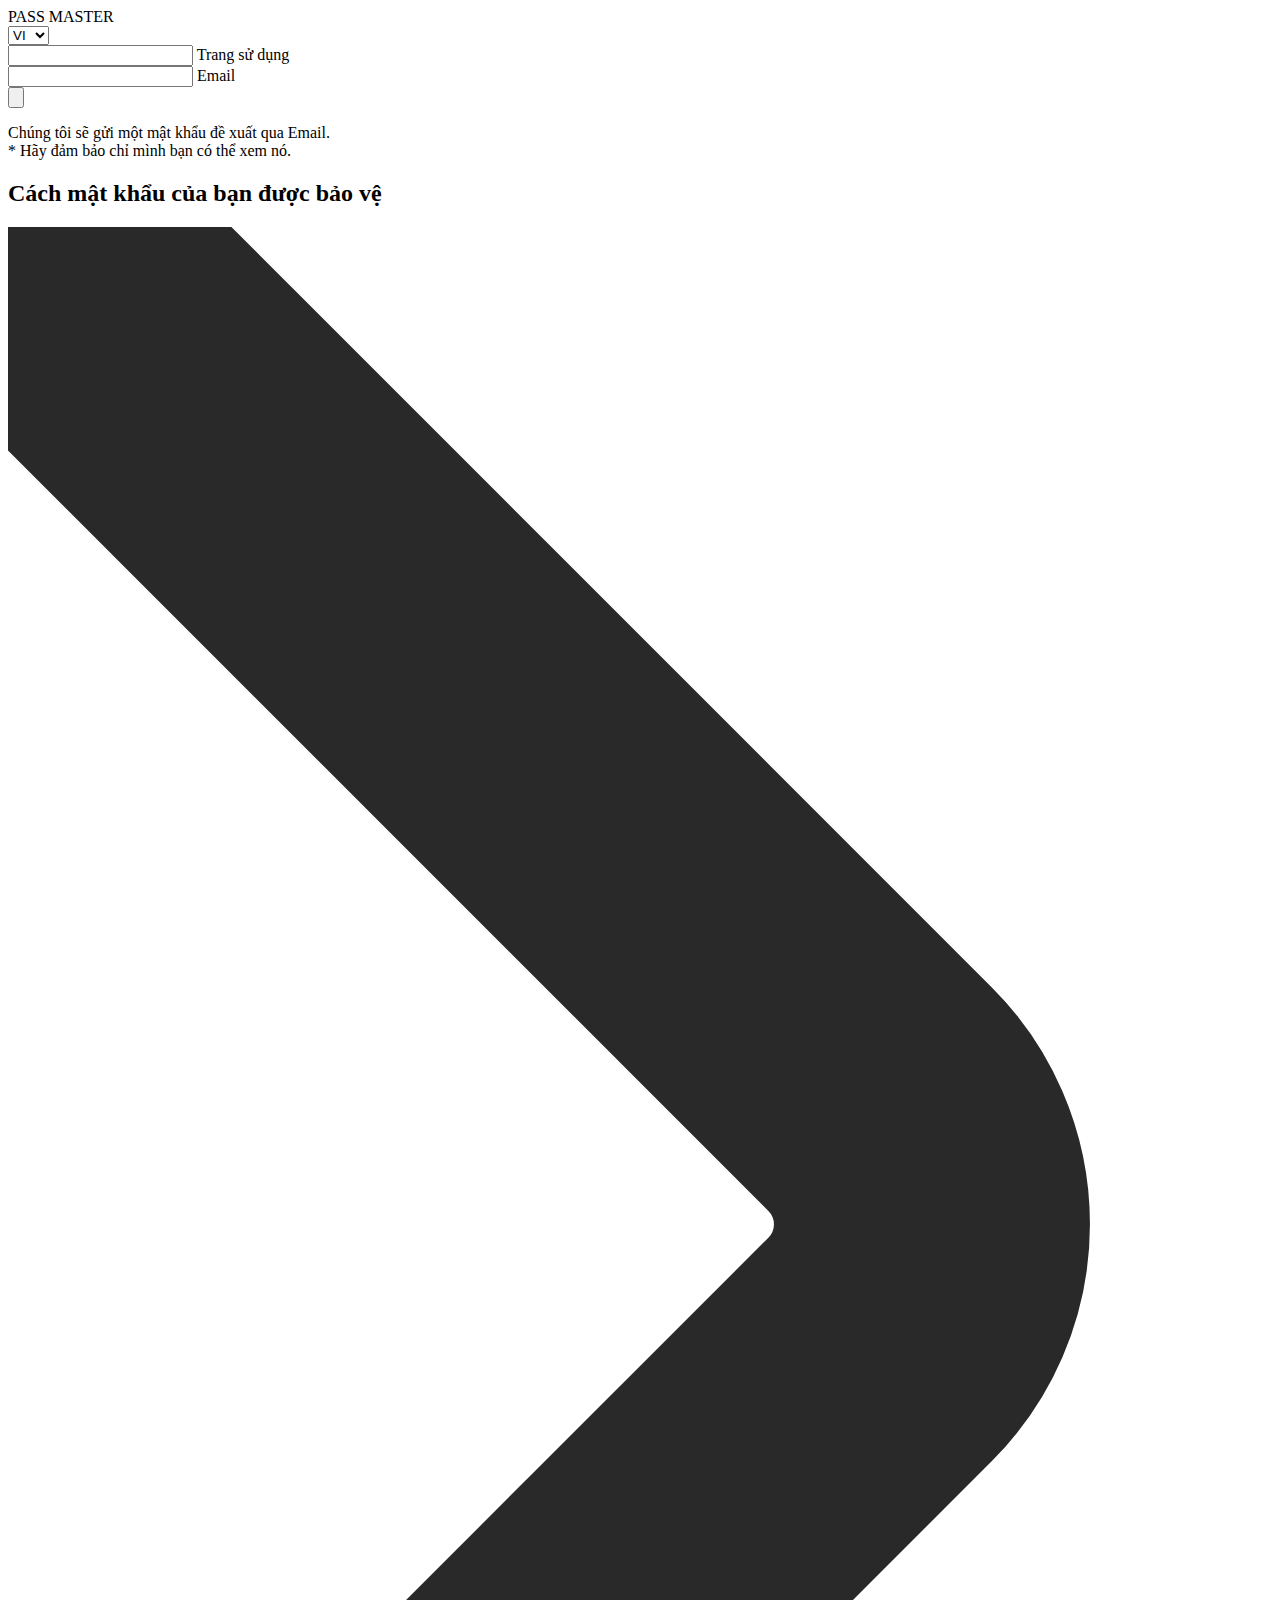
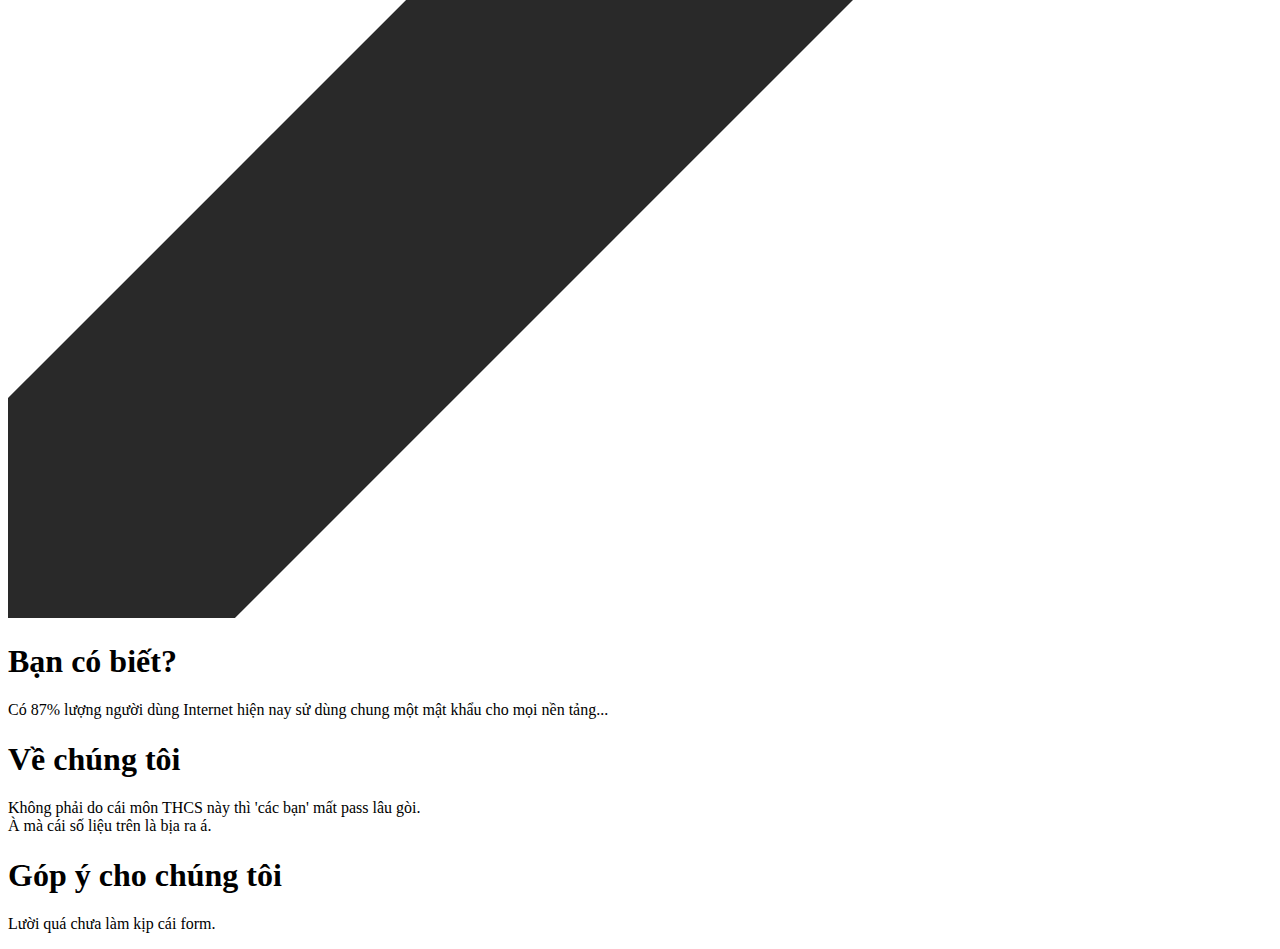
==== Index.html @ e8e3e0b5 "Add files via upload" ====
<!DOCTYPE html>
<html lang="en">
  <head>
    <meta charset="UTF-8" />
    <meta http-equiv="X-UA-Compatible" content="IE=edge" />
    <meta name="viewport" content="width=device-width, initial-scale=1.0" />

    <title>Pass Master - 'Pass' it Yourself</title>

    <img src="./Images/Socials.jpg" alt="Social_Image" style="display: none" />

    <link rel="preconnect" href="https://fonts.googleapis.com" />
    <link rel="preconnect" href="https://fonts.gstatic.com" crossorigin />
    <link
      href="https://fonts.googleapis.com/css2?family=Lexend:wght@100;200;300;400;500;600;700;800;900&display=swap"
      rel="stylesheet"
    />

    <link rel="stylesheet" href="./Styles/style.css" />
  </head>
  <body>
    <nav>
      <div id="NAV-dots"></div>
    </nav>
    <div class="container">
      <section class="section" id="section1">
        <div class="Header">
          <div id="logo">PASS MASTER</div>
          <div id="Language_swap">
            <select name="Language" id="Language">
              <option value="VI">VI</option>
              <option value="EN">EN</option>
            </select>
          </div>
        </div>
        <div class="Main">
          <div id="submition">
            <form id="Social_Form" action="" method="POST">
              <div class="name-input" id="name">
                <input
                  type="text"
                  name="name"
                  autocomplete="off"
                  spellcheck="false"
                  required
                />
                <label for="name" class="name-label">
                  <span class="name-content">Trang sử dụng</span>
                </label>
              </div>
              <div class="name-input" id="mail">
                <input
                  type="text"
                  name="email"
                  autocomplete="off"
                  spellcheck="false"
                  required
                />
                <label for="name" class="name-label">
                  <span class="name-content">Email</span>
                </label>
              </div>

              <button type="submit">
                <div class="submit-button">
                  <div id="submit-confirm-box">
                    <svg
                      xmlns="http://www.w3.org/2000/svg"
                      viewBox="0 0 123.87 88.94"
                      id="submit-confirm"
                    >
                      <g id="Layer_2" data-name="Layer 2">
                        <g id="Layer_1-2" data-name="Layer 1">
                          <polyline
                            class="sbm-1"
                            points="5 49.02 39.93 83.94 118.87 5"
                          />
                        </g>
                      </g>
                    </svg>
                  </div>
                </div>
              </button>
            </form>
            <p>
              Chúng tôi sẽ gửi một mật khẩu đề xuất qua Email.<br />
              * Hãy đảm bảo chỉ mình bạn có thể xem nó.
            </p>
          </div>
          <div id="Illustration"></div>
        </div>
        <div class="Info_lead">
          <h2>Cách mật khẩu của bạn được bảo vệ</h2>
          <svg xmlns="http://www.w3.org/2000/svg" viewBox="0 0 200 315">
            <defs>
              <style>
                .sls-1 {
                  fill: none;
                  stroke: #292929;
                  stroke-linecap: round;
                  stroke-linejoin: round;
                  stroke-width: 50px;
                  overflow: visible;
                }
              </style>
            </defs>
            <g id="Layer_2" data-name="Layer 2">
              <g id="Layer_1-2" data-name="Layer 1">
                <path
                  class="sls-1"
                  d="M15,15,138,138a28,28,0,0,1,0,39.59l-123,123"
                />
              </g>
            </g>
          </svg>
        </div>
      </section>
      <section class="section" id="section2">
        <div class="column" id="You_Know">
          <h1>Bạn có biết?</h1>
          <p>
            Có 87% lượng người dùng Internet hiện nay sử dùng chung một mật khẩu
            cho mọi nền tảng...
          </p>
          <div class="Illustration"></div>
        </div>
        <div class="column"></div>
        <div class="column"></div>
      </section>
      <section class="section" id="section3">
            <div class="column" id="You_Know">
          <h1>Về chúng tôi</h1>
          <p>
            Không phải do cái môn THCS này thì 'các bạn' mất pass lâu gòi. <br>
            À mà cái số liệu trên là bịa ra á.
          </p>
          <div class="Illustration"></div>
      </section>
      <section class="section" id="section4">
            <div class="column" id="You_Know">
          <h1>Góp ý cho chúng tôi</h1>
          <p>
          Lười quá chưa làm kịp cái form.
          </p>
          <div class="Illustration"></div>
      </section>
    </div>
  </body>

  <script src="./app.js"></script>
</html>
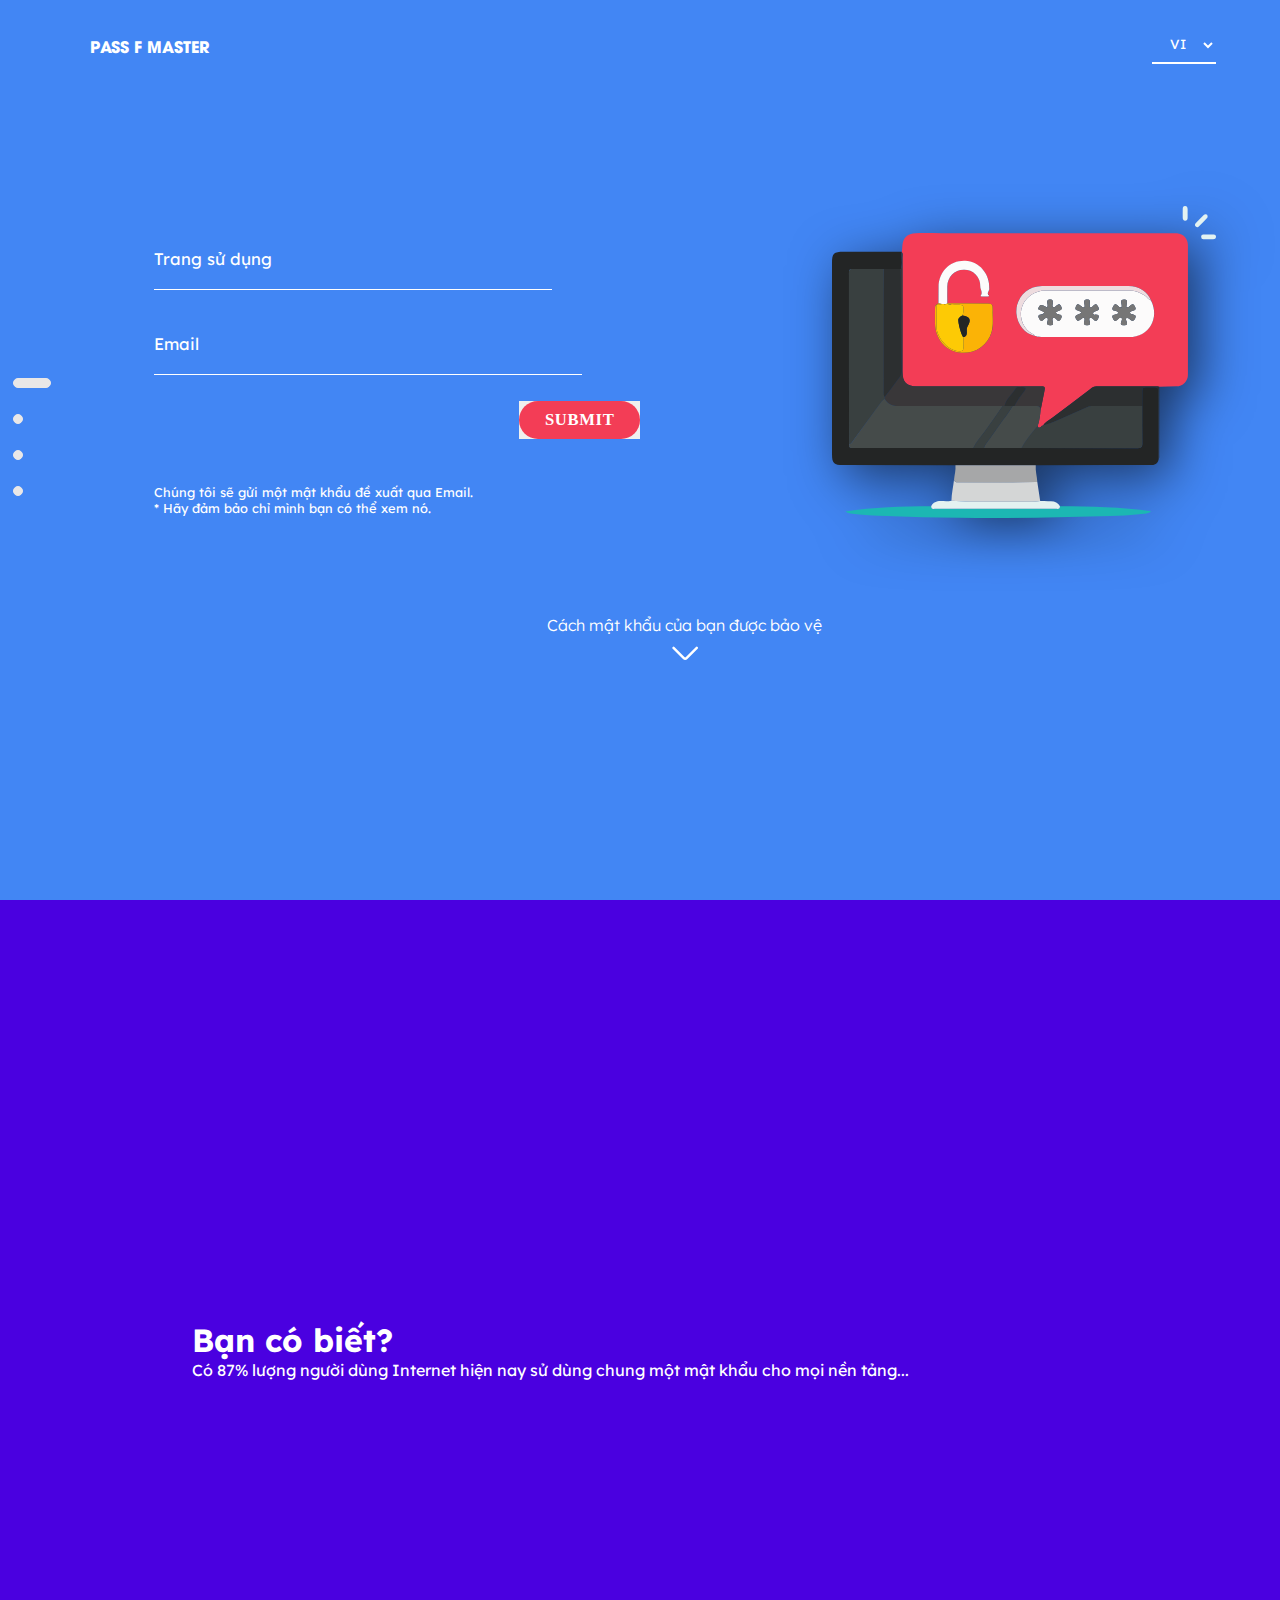
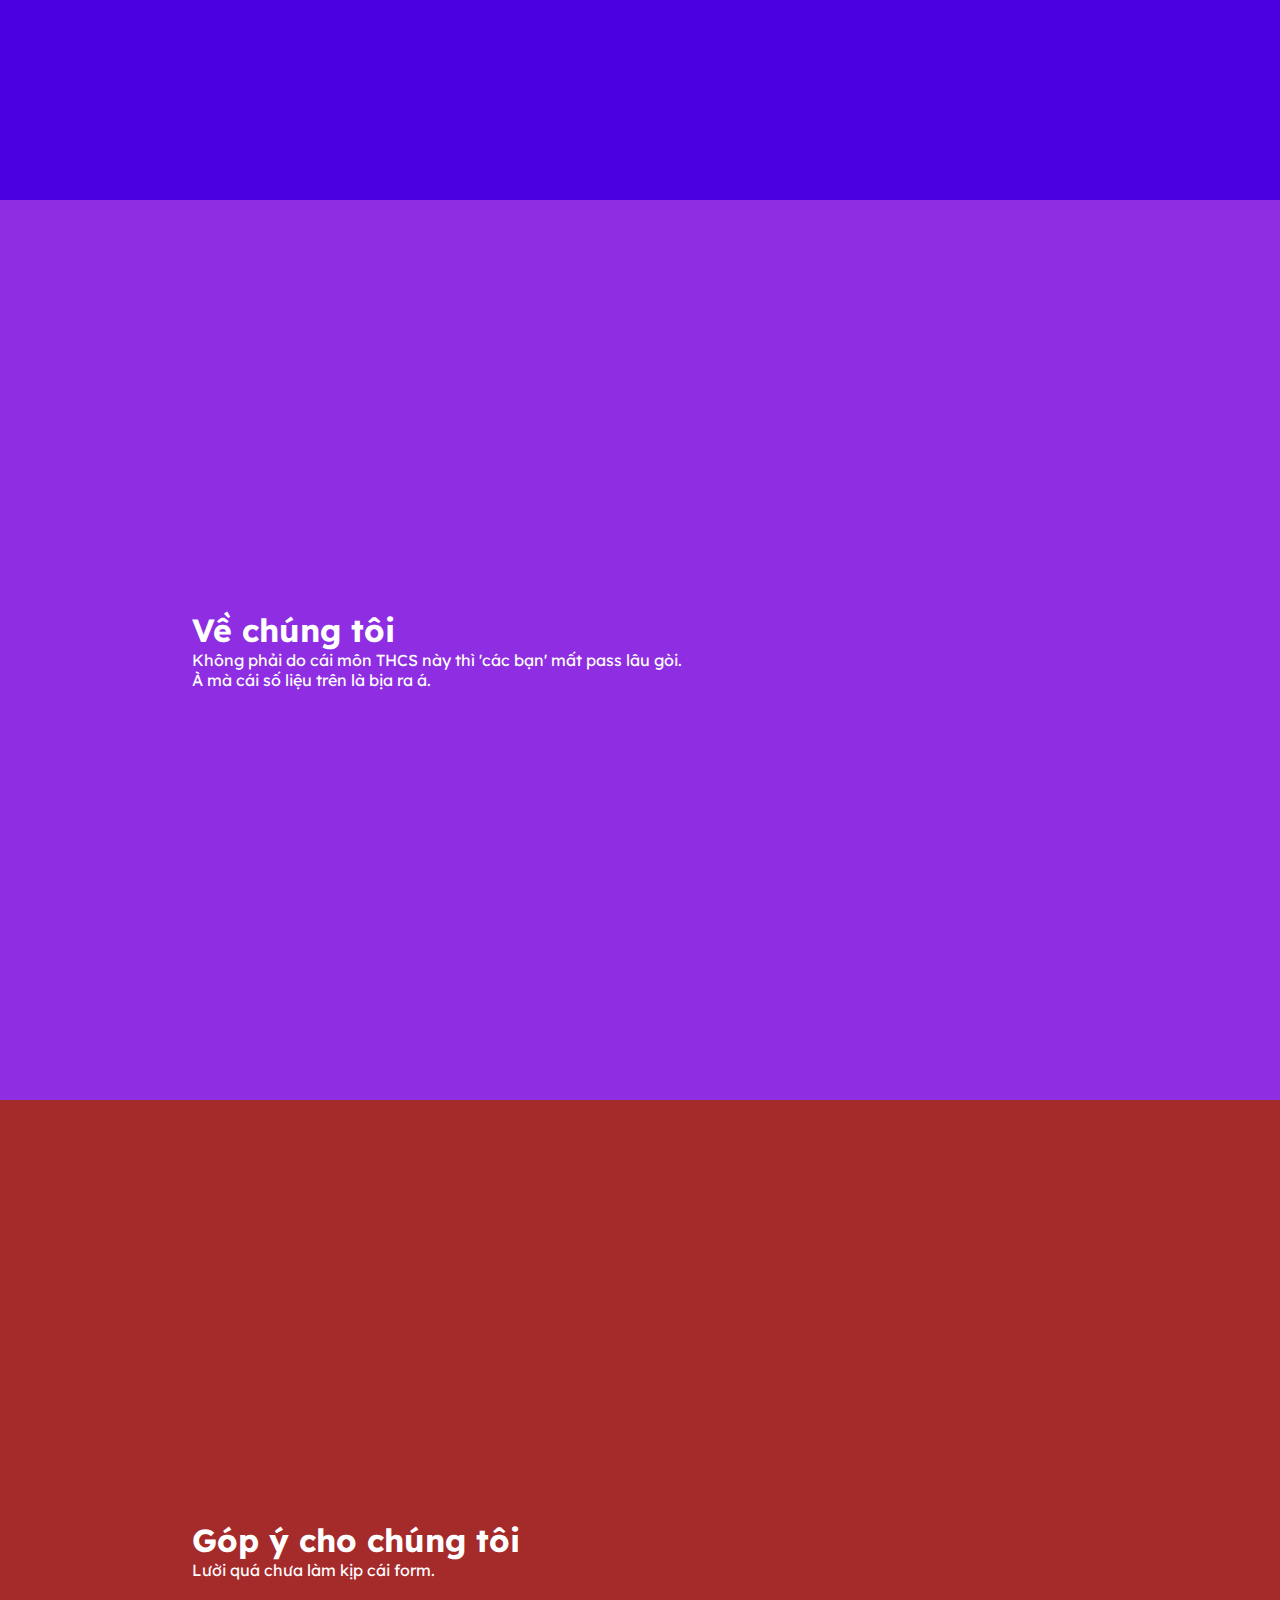
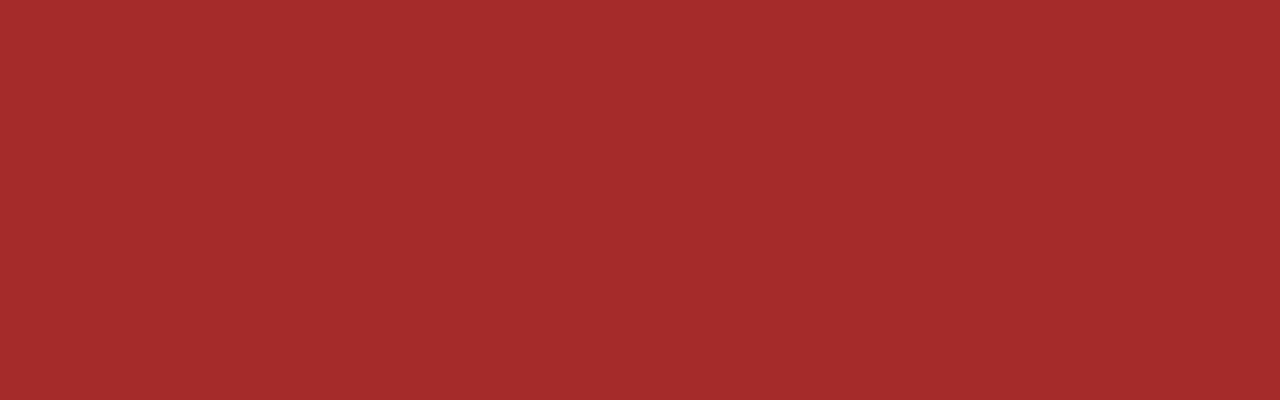
==== commit c81a00f8: "Update Index.html" ====
--- a/Index.html
+++ b/Index.html
@@ -5,7 +5,7 @@
     <meta http-equiv="X-UA-Compatible" content="IE=edge" />
     <meta name="viewport" content="width=device-width, initial-scale=1.0" />
 
-    <title>Pass Master - 'Pass' it Yourself</title>
+    <title>Pass F Master - 'Pass' it Yourself</title>
 
     <img src="./Images/Socials.jpg" alt="Social_Image" style="display: none" />
 
@@ -25,7 +25,7 @@
     <div class="container">
       <section class="section" id="section1">
         <div class="Header">
-          <div id="logo">PASS MASTER</div>
+          <div id="logo">PASS F MASTER</div>
           <div id="Language_swap">
             <select name="Language" id="Language">
               <option value="VI">VI</option>
--- a/Styles/style.css
+++ b/Styles/style.css
@@ -0,0 +1,730 @@
+* {
+  margin: 0;
+  padding: 0;
+  -webkit-box-sizing: border-box;
+          box-sizing: border-box;
+  -webkit-transition: all 0.3s 0s ease-out;
+  transition: all 0.3s 0s ease-out;
+  font-family: "Lexend", sans-serif;
+  -webkit-transition: height 0.8s 0.2s cubic-bezier(0.25, 0, 0, 1), width 0.8s 0.2s cubic-bezier(0.25, 0, 0, 1);
+  transition: height 0.8s 0.2s cubic-bezier(0.25, 0, 0, 1), width 0.8s 0.2s cubic-bezier(0.25, 0, 0, 1);
+}
+
+@font-face {
+  font-family: UTM Avo;
+  src: url("../Fonts/utm-avo/UTM Avo.ttf") format("truetype");
+  font-weight: normal;
+}
+
+@font-face {
+  font-family: UTM Avo;
+  src: url("../Fonts/utm-avo/UTM AvoBold.ttf") format("truetype");
+  font-weight: bold;
+}
+
+@font-face {
+  font-family: UTM Avo;
+  src: url("../Fonts/utm-avo/UTM AvoBold_Italic.ttf") format("truetype");
+  font-weight: bold;
+  font-style: italic;
+}
+
+@font-face {
+  font-family: UTM Avo;
+  src: url("../Fonts/utm-avo/UTM AvoItalic.ttf") format("truetype");
+  font-weight: normal;
+  font-style: italic;
+}
+
+/*No scrolling on MY BODY*/
+html {
+  height: 100vh;
+  width: 100vw;
+  -webkit-transition: height 0.8s 0.2s cubic-bezier(0.25, 0, 0, 1);
+  transition: height 0.8s 0.2s cubic-bezier(0.25, 0, 0, 1);
+}
+
+p,
+h1,
+h2,
+h3 {
+  color: white;
+}
+
+body {
+  position: absolute;
+  bottom: 0;
+  width: 100vw;
+  height: 100vh;
+  overflow: hidden;
+  background: #151515;
+  -webkit-transition: all 0.8s 0.2s cubic-bezier(0.25, 0, 0, 1);
+  transition: all 0.8s 0.2s cubic-bezier(0.25, 0, 0, 1);
+}
+
+nav {
+  width: 5vw;
+  height: 100vh;
+  position: fixed;
+  z-index: 11;
+  display: -webkit-box;
+  display: -ms-flexbox;
+  display: flex;
+  -webkit-box-orient: vertical;
+  -webkit-box-direction: normal;
+      -ms-flex-direction: column;
+          flex-direction: column;
+  -webkit-box-align: center;
+      -ms-flex-align: center;
+          align-items: center;
+  -webkit-box-pack: center;
+      -ms-flex-pack: center;
+          justify-content: center;
+  left: 0;
+  bottom: 0;
+  -webkit-transition: height 0.8s 0.2s cubic-bezier(0.25, 0, 0, 1);
+  transition: height 0.8s 0.2s cubic-bezier(0.25, 0, 0, 1);
+}
+
+nav #return {
+  background: transparent;
+  width: 100%;
+  height: 10vh;
+  display: -webkit-box;
+  display: -ms-flexbox;
+  display: flex;
+  -webkit-box-align: center;
+      -ms-flex-align: center;
+          align-items: center;
+  -webkit-box-pack: center;
+      -ms-flex-pack: center;
+          justify-content: center;
+  cursor: pointer;
+}
+
+nav #return:hover {
+  background: #e9e7e7;
+}
+
+nav #return:hover .sls-1 {
+  stroke: white;
+}
+
+nav #return svg {
+  width: 30px;
+  height: 30px;
+  -webkit-transform: rotate(180deg) translateX(2px);
+          transform: rotate(180deg) translateX(2px);
+}
+
+#NAV-dots {
+  width: 100%;
+  height: auto;
+  display: -webkit-box;
+  display: -ms-flexbox;
+  display: flex;
+  -webkit-box-orient: vertical;
+  -webkit-box-direction: normal;
+      -ms-flex-direction: column;
+          flex-direction: column;
+  -webkit-box-align: start;
+      -ms-flex-align: start;
+          align-items: flex-start;
+  -webkit-box-pack: start;
+      -ms-flex-pack: start;
+          justify-content: flex-start;
+  position: relative;
+}
+
+#NAV-dots .dot {
+  height: 4vh;
+  width: 100%;
+  padding-left: 1vw;
+  cursor: pointer;
+}
+
+#NAV-dots .dot div {
+  background: #e9e7e7;
+  width: 10px;
+  height: 10px;
+  border-radius: 7px;
+  -webkit-transition: all 0.6s cubic-bezier(0.25, 0, 0, 1);
+  transition: all 0.6s cubic-bezier(0.25, 0, 0, 1);
+  border: 1px solid #e9e7e7;
+}
+
+#NAV-dots .dot:hover div {
+  background: transparent;
+}
+
+#NAV-dots .dot:nth-child(1) div {
+  width: 3vw;
+  /*Reset On Page Reload*/
+}
+
+nav #Blank {
+  height: 10vh;
+}
+
+/* Container - Scroll Part*/
+.container {
+  position: absolute;
+  width: 100vw;
+  min-height: 100vh;
+  display: -webkit-box;
+  display: -ms-flexbox;
+  display: flex;
+  -webkit-box-orient: vertical;
+  -webkit-box-direction: normal;
+      -ms-flex-direction: column;
+          flex-direction: column;
+  -webkit-box-align: start;
+      -ms-flex-align: start;
+          align-items: flex-start;
+  -webkit-box-pack: start;
+      -ms-flex-pack: start;
+          justify-content: flex-start;
+  -webkit-transition: height 0.8s 0.2s cubic-bezier(0.25, 0, 0, 1), width 0.8s 0.2s cubic-bezier(0.25, 0, 0, 1), -webkit-transform 0.6s cubic-bezier(0.25, 0, 0, 1);
+  transition: height 0.8s 0.2s cubic-bezier(0.25, 0, 0, 1), width 0.8s 0.2s cubic-bezier(0.25, 0, 0, 1), -webkit-transform 0.6s cubic-bezier(0.25, 0, 0, 1);
+  transition: transform 0.6s cubic-bezier(0.25, 0, 0, 1), height 0.8s 0.2s cubic-bezier(0.25, 0, 0, 1), width 0.8s 0.2s cubic-bezier(0.25, 0, 0, 1);
+  transition: transform 0.6s cubic-bezier(0.25, 0, 0, 1), height 0.8s 0.2s cubic-bezier(0.25, 0, 0, 1), width 0.8s 0.2s cubic-bezier(0.25, 0, 0, 1), -webkit-transform 0.6s cubic-bezier(0.25, 0, 0, 1);
+  -webkit-transform: translateY(0);
+          transform: translateY(0);
+}
+
+.container section {
+  -webkit-box-align: center;
+      -ms-flex-align: center;
+          align-items: center;
+  -webkit-box-pack: center;
+      -ms-flex-pack: center;
+          justify-content: center;
+  width: 100vw;
+  height: 100vh;
+  display: -webkit-box;
+  display: -ms-flexbox;
+  display: flex;
+  position: relative;
+}
+
+#section1 {
+  -webkit-box-align: center;
+      -ms-flex-align: center;
+          align-items: center;
+  -webkit-box-pack: start;
+      -ms-flex-pack: start;
+          justify-content: flex-start;
+  -webkit-box-orient: vertical;
+  -webkit-box-direction: normal;
+      -ms-flex-direction: column;
+          flex-direction: column;
+  gap: 2vw;
+  background: #4286f4;
+  padding-left: 7vw;
+}
+
+#section1 .Header {
+  display: -webkit-box;
+  display: -ms-flexbox;
+  display: flex;
+  width: 100%;
+  height: 10vh;
+  -webkit-box-orient: horizontal;
+  -webkit-box-direction: normal;
+      -ms-flex-direction: row;
+          flex-direction: row;
+  -webkit-box-align: center;
+      -ms-flex-align: center;
+          align-items: center;
+  -webkit-box-pack: justify;
+      -ms-flex-pack: justify;
+          justify-content: space-between;
+  padding-right: 5vw;
+}
+
+#section1 .Header #logo {
+  color: white;
+  font-family: "UTM Avo";
+  font-weight: bold;
+}
+
+#section1 .Header select {
+  width: 5vw;
+  height: 3vw;
+  border: none;
+  background: none;
+  border-bottom: white solid 2px;
+  color: white;
+  outline: none;
+  text-align: center;
+  position: relative;
+}
+
+#section1 .Header option {
+  text-align: center;
+  width: 100%;
+  height: 100%;
+  border: none;
+  color: #4286f4;
+}
+
+#section1 .Header option:hover {
+  color: white;
+  background: #4286f4;
+}
+
+#section1 .Main {
+  width: 100%;
+  min-height: 30vh;
+  margin-top: 10vh;
+  position: relative;
+  display: -webkit-box;
+  display: -ms-flexbox;
+  display: flex;
+  -webkit-box-orient: horizontal;
+  -webkit-box-direction: normal;
+      -ms-flex-direction: row;
+          flex-direction: row;
+  -webkit-box-align: center;
+      -ms-flex-align: center;
+          align-items: center;
+  -webkit-box-pack: justify;
+      -ms-flex-pack: justify;
+          justify-content: space-between;
+  padding-right: 5vw;
+}
+
+#section1 #Illustration {
+  width: 30vw;
+  height: 30vw;
+  background-image: url(../Vectors/Sec1_Illustration.svg);
+  background-size: 100%;
+  background-repeat: no-repeat;
+  -webkit-filter: drop-shadow(1vw 1vw 2vw #00000096);
+          filter: drop-shadow(1vw 1vw 2vw #00000096);
+}
+
+#section1 #submition {
+  width: 38vw;
+  height: 100%;
+  margin-left: 5vw;
+  display: -webkit-box;
+  display: -ms-flexbox;
+  display: flex;
+  -webkit-box-orient: vertical;
+  -webkit-box-direction: normal;
+      -ms-flex-direction: column;
+          flex-direction: column;
+  -webkit-box-pack: start;
+      -ms-flex-pack: start;
+          justify-content: flex-start;
+  -webkit-box-align: center;
+      -ms-flex-align: center;
+          align-items: center;
+  position: relative;
+}
+
+#section1 #submition p {
+  color: white;
+  margin-top: 5vh;
+  width: 100%;
+  text-align: left;
+  font-size: 0.8rem;
+}
+
+#section1 .Info_lead {
+  width: 100%;
+  height: auto;
+  display: -webkit-box;
+  display: -ms-flexbox;
+  display: flex;
+  -webkit-box-orient: vertical;
+  -webkit-box-direction: normal;
+      -ms-flex-direction: column;
+          flex-direction: column;
+  -webkit-box-align: center;
+      -ms-flex-align: center;
+          align-items: center;
+  -webkit-box-pack: start;
+      -ms-flex-pack: start;
+          justify-content: flex-start;
+  gap: 0.5vw;
+  margin-bottom: 1vw;
+}
+
+#section1 .Info_lead h2 {
+  color: white;
+  font-size: 1rem;
+  font-weight: 300;
+}
+
+#section1 .Info_lead svg {
+  width: 3vw;
+  height: 2vw;
+  -webkit-transform: rotate(90deg);
+          transform: rotate(90deg);
+}
+
+#section1 .Info_lead .sls-1 {
+  stroke: white;
+  stroke-width: 30px;
+}
+
+#Social_Form {
+  width: 100%;
+  position: relative;
+  display: -webkit-box;
+  display: -ms-flexbox;
+  display: flex;
+  -webkit-box-orient: vertical;
+  -webkit-box-direction: normal;
+      -ms-flex-direction: column;
+          flex-direction: column;
+}
+
+#Email,
+#Email a {
+  font-family: "Poppins";
+  text-decoration: none;
+  font-weight: 600;
+  font-size: 1.3vw;
+  color: white;
+  margin-top: 6vh;
+  -webkit-transition: all 0.7s cubic-bezier(0.25, 0, 0, 1);
+  transition: all 0.7s cubic-bezier(0.25, 0, 0, 1);
+}
+
+#Email:hover a {
+  color: #f33d56;
+  cursor: none;
+  letter-spacing: 0.1vw;
+}
+
+.name-input {
+  width: 100%;
+  margin-top: 1.7vw;
+  position: relative;
+  display: -webkit-box;
+  display: -ms-flexbox;
+  display: flex;
+  -webkit-box-orient: vertical;
+  -webkit-box-direction: normal;
+      -ms-flex-direction: column;
+          flex-direction: column;
+}
+
+#name,
+#mail,
+#subject {
+  height: 7vh;
+}
+
+#message {
+  height: 14vh;
+  cursor: none;
+}
+
+.name-input input,
+#message textarea {
+  width: 100%;
+  height: 100%;
+  border: none;
+  outline: none;
+  background: none;
+  font-family: "Lexend";
+  font-size: 1.4vw;
+  font-weight: 400;
+}
+
+#message textarea {
+  margin-top: 1vw;
+}
+
+.name-input input:hover {
+  cursor: none;
+}
+
+.name-input label {
+  height: 100%;
+  width: 82%;
+  font-family: "Poppins";
+  font-size: 1.3vw;
+  font-weight: 400;
+  color: white;
+  position: absolute;
+  pointer-events: none;
+  display: -webkit-box;
+  display: -ms-flexbox;
+  display: flex;
+  -webkit-box-orient: vertical;
+  -webkit-box-direction: normal;
+      -ms-flex-direction: column;
+          flex-direction: column;
+  -webkit-box-align: start;
+      -ms-flex-align: start;
+          align-items: flex-start;
+  -webkit-box-pack: center;
+      -ms-flex-pack: center;
+          justify-content: center;
+  border-bottom: 1px solid white;
+  -webkit-transition: all 0.7s cubic-bezier(0.25, 0, 0, 1);
+  transition: all 0.7s cubic-bezier(0.25, 0, 0, 1);
+}
+
+.name-input:nth-child(2) label {
+  width: 88%;
+}
+
+.name-input:nth-child(3) label {
+  width: 77%;
+}
+
+.name-input:nth-child(4) label {
+  width: 85%;
+}
+
+.name-input label::after {
+  content: "";
+  height: 100%;
+  width: 0;
+  position: absolute;
+  border-bottom: 3px solid #f33d56;
+  -webkit-transition: all 0.7s cubic-bezier(0.25, 0, 0, 1);
+  transition: all 0.7s cubic-bezier(0.25, 0, 0, 1);
+}
+
+.name-input:hover .name-label {
+  color: #f33d56;
+}
+
+.name-input input:focus + label::after,
+.name-input input:valid + label::after {
+  width: 100%;
+}
+
+.name-input input:focus + label,
+.name-input input:valid + label {
+  font-size: 0.9vw;
+  width: 100%;
+}
+
+.name-input input:focus + label span,
+.name-input input:valid + label span {
+  -webkit-transform: translateY(-3.5vh);
+          transform: translateY(-3.5vh);
+}
+
+#message textarea:focus + label::after,
+#message textarea:valid + label::after {
+  width: 100%;
+}
+
+#message textarea:focus + label span,
+#message textarea:valid + label span {
+  -webkit-transform: translateY(-7vh);
+          transform: translateY(-7vh);
+}
+
+#message textarea:focus + label,
+#message textarea:valid + label {
+  font-size: 0.9vw;
+  width: 100%;
+}
+
+#decor4 {
+  width: 66vw;
+  height: 66vw;
+  background-image: url(../Images/decor4s.png);
+  background-size: cover;
+  position: absolute;
+  image-resolution: 72dpi;
+  bottom: 0;
+  left: 0;
+  -webkit-transform: translateX(-20%) translateY(40%);
+          transform: translateX(-20%) translateY(40%);
+  -webkit-filter: drop-shadow(-3vw 2vw 5vw #ffffffa2);
+          filter: drop-shadow(-3vw 2vw 5vw #ffffffa2);
+  z-index: -1;
+  -webkit-transition: all 0.8s 0s cubic-bezier(0.25, 0, 0, 1);
+  transition: all 0.8s 0s cubic-bezier(0.25, 0, 0, 1);
+}
+
+#color4 {
+  content: "";
+  width: 47vw;
+  height: 47vw;
+  position: absolute;
+  bottom: -25vw;
+  left: -13vw;
+  background: linear-gradient(60deg, #f33d56, #bd3f32);
+  -webkit-filter: blur(12vw);
+          filter: blur(12vw);
+  z-index: -3;
+}
+
+#Social_Form button {
+  border: none;
+  overflow: visible;
+  margin-top: 2vw;
+  height: auto;
+  width: auto;
+  z-index: 0;
+  -ms-flex-item-align: end;
+      align-self: flex-end;
+  justify-self: flex-end;
+}
+
+.submit-button {
+  position: relative;
+  background: #f33d56;
+  height: 3vw;
+  width: auto;
+  display: -webkit-box;
+  display: -ms-flexbox;
+  display: flex;
+  position: relative;
+  -webkit-box-align: center;
+      -ms-flex-align: center;
+          align-items: center;
+  -webkit-box-pack: center;
+      -ms-flex-pack: center;
+          justify-content: center;
+  border-radius: 5vw;
+  padding-left: 2vw;
+  padding-right: 2vw;
+}
+
+.submit-button::after {
+  content: "SUBMIT";
+  font-size: 1.3vw;
+  color: transparent;
+  font-family: "Poppins";
+  font-weight: 600;
+  letter-spacing: 0.05vw;
+  background: white;
+  position: absolute;
+  height: 100%;
+  width: 100%;
+  border-radius: 5vw;
+  -webkit-clip-path: circle(0% at bottom 20% right 30%);
+          clip-path: circle(0% at bottom 20% right 30%);
+  -webkit-transition: all 0.3s 0s ease-out;
+  transition: all 0.3s 0s ease-out;
+  z-index: 0;
+}
+
+.submit-button::before {
+  content: "SUBMIT";
+  font-size: 1.3vw;
+  color: white;
+  font-family: "Poppins";
+  font-weight: 600;
+  letter-spacing: 0.05vw;
+  -webkit-transition: all 0.3s 0s ease-out;
+  transition: all 0.3s 0s ease-out;
+  z-index: 2;
+}
+
+.submit-button:hover::after {
+  -webkit-clip-path: circle(100% at bottom 20% right 30%);
+          clip-path: circle(100% at bottom 20% right 30%);
+  letter-spacing: 0.2vw;
+  -webkit-transform: translateX(0.2vw);
+          transform: translateX(0.2vw);
+}
+
+.submit-button:hover::before {
+  color: white;
+  letter-spacing: 0.2vw;
+  -webkit-transform: translateX(0.2vw);
+          transform: translateX(0.2vw);
+}
+
+.submit-button:hover {
+  background: white;
+  cursor: none;
+  padding-left: 3vw;
+  padding-right: 3vw;
+}
+
+#submit-confirm-box {
+  width: 0;
+  height: auto;
+  overflow: visible;
+  margin-left: 0;
+  -webkit-transition: all 0.7s cubic-bezier(0.25, 0, 0, 1);
+  transition: all 0.7s cubic-bezier(0.25, 0, 0, 1);
+  z-index: 2;
+}
+
+#submit-confirm {
+  width: 3vw;
+  height: 1.6vw;
+  stroke-dasharray: 15vw;
+  stroke-dashoffset: 15vw;
+  -webkit-transition: all 0.7s cubic-bezier(0.25, 0, 0, 1);
+  transition: all 0.7s cubic-bezier(0.25, 0, 0, 1);
+}
+
+.sbm-1 {
+  fill: none;
+  stroke: white;
+  stroke-linecap: round;
+  stroke-linejoin: round;
+  stroke-width: 10px;
+  -webkit-transition: all 0.7s 0s ease-out;
+  transition: all 0.7s 0s ease-out;
+}
+
+.submit-button:hover .sbm-1 {
+  stroke: #f33d56;
+}
+
+#section2 {
+  -webkit-box-align: center;
+      -ms-flex-align: center;
+          align-items: center;
+  -webkit-box-pack: justify;
+      -ms-flex-pack: justify;
+          justify-content: space-between;
+  -webkit-box-orient: horizontal;
+  -webkit-box-direction: normal;
+      -ms-flex-direction: row;
+          flex-direction: row;
+  gap: 2vw;
+  padding-left: 15vw;
+  background: #4a00e0;
+}
+
+#section3 {
+  -webkit-box-align: center;
+      -ms-flex-align: center;
+          align-items: center;
+  -webkit-box-pack: justify;
+      -ms-flex-pack: justify;
+          justify-content: space-between;
+  -webkit-box-orient: horizontal;
+  -webkit-box-direction: normal;
+      -ms-flex-direction: row;
+          flex-direction: row;
+  gap: 2vw;
+  background: #8e2de2;
+  padding-left: 15vw;
+}
+
+#section4 {
+  -webkit-box-align: center;
+      -ms-flex-align: center;
+          align-items: center;
+  -webkit-box-pack: justify;
+      -ms-flex-pack: justify;
+          justify-content: space-between;
+  -webkit-box-orient: horizontal;
+  -webkit-box-direction: normal;
+      -ms-flex-direction: row;
+          flex-direction: row;
+  gap: 2vw;
+  background: brown;
+  padding-left: 15vw;
+}
+/*# sourceMappingURL=style.css.map */